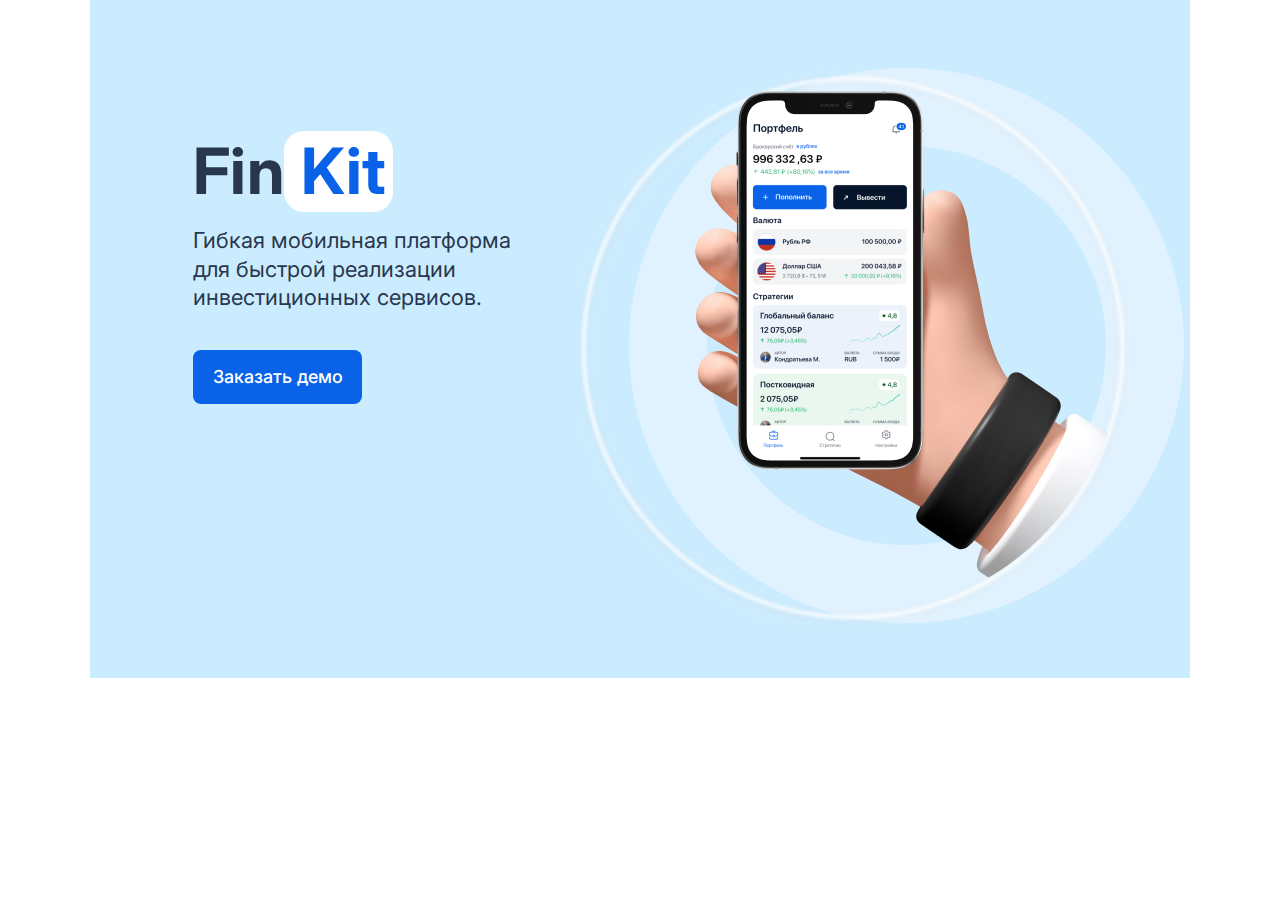
==== index.html @ 6cd8c983 "first commit" ====
<!DOCTYPE html>
<html lang="en">

<head>
    <meta charset="UTF-8">
    <meta http-equiv="X-UA-Compatible" content="IE=edge">
    <meta name="viewport" content="width=device-width, initial-scale=1.0">
    <link rel="preconnect" href="https://fonts.googleapis.com">
    <link rel="preconnect" href="https://fonts.gstatic.com" crossorigin>
    <link href="https://fonts.googleapis.com/css2?family=Inter:wght@400;500;600;700&display=swap" rel="stylesheet">
    <link rel="stylesheet" href="style.css">
    <title>Header</title>
</head>

<body>

    <main>
        <header>
            <div class="top_content">
                <div class="top_info">
                    <div class="top_info_headers">
                        <h1 class="info_header">Fin<span class="special">Kit</span> </h1>
                    </div>
                    <p class="top_info_desc">
                        Гибкая мобильная платформа <br>для быстрой реализации инвестиционных сервисов.
                    </p>
                    <button class="top_info_button">Заказать демо</button>
                </div>
                <div class="top_image"></div>
            </div>

        </header>
    </main>

    <script src="script.js"></script>
</body>

</html>
---- style.css ----
* {
    margin: 0 auto;
    padding: 0;
    font-family: "Inter";
    font-style: normal;
}

main {
    max-width: 1100px;
}

header {
    background-color: #CBECFF;
    width: 100%;
    height: 678px;
    display: flex;
}

.top_content {
    display: flex;
    margin-top: 66px;
}

.top_info {
    max-width: 384px;
    margin: 63px 0 0 100px;
}

.top_info_headers {
    display: flex;

}

.info_header {
    margin-left: 0;
    font-weight: 700;
    font-size: 64px;
    line-height: 130%;
    letter-spacing: 0.006em;
    color: #29374E;
}

.special {
    color: #0962E8;
    border-radius: 20px;
    background-color: white;
    padding: 1px 7px 3px 17px;
}

.top_info_desc {
    margin-top: 14px;
    font-weight: 400;
    font-size: 22px;
    line-height: 130%;
    color: #29374E;
}

.top_info_button {
    font-weight: 500;
    font-size: 18px;
    line-height: 140%;
    color: white;
    background-color: #0962E8;
    border-radius: 8px;
    padding: 14px 19px 15px 20px;
    border: none;
    margin-top: 38px;
    cursor: pointer;
}

.top_image {
    display: inline-block;
    background-image: url(img/phone_hand.png);
    width: 610px;
    height: 560px;
}
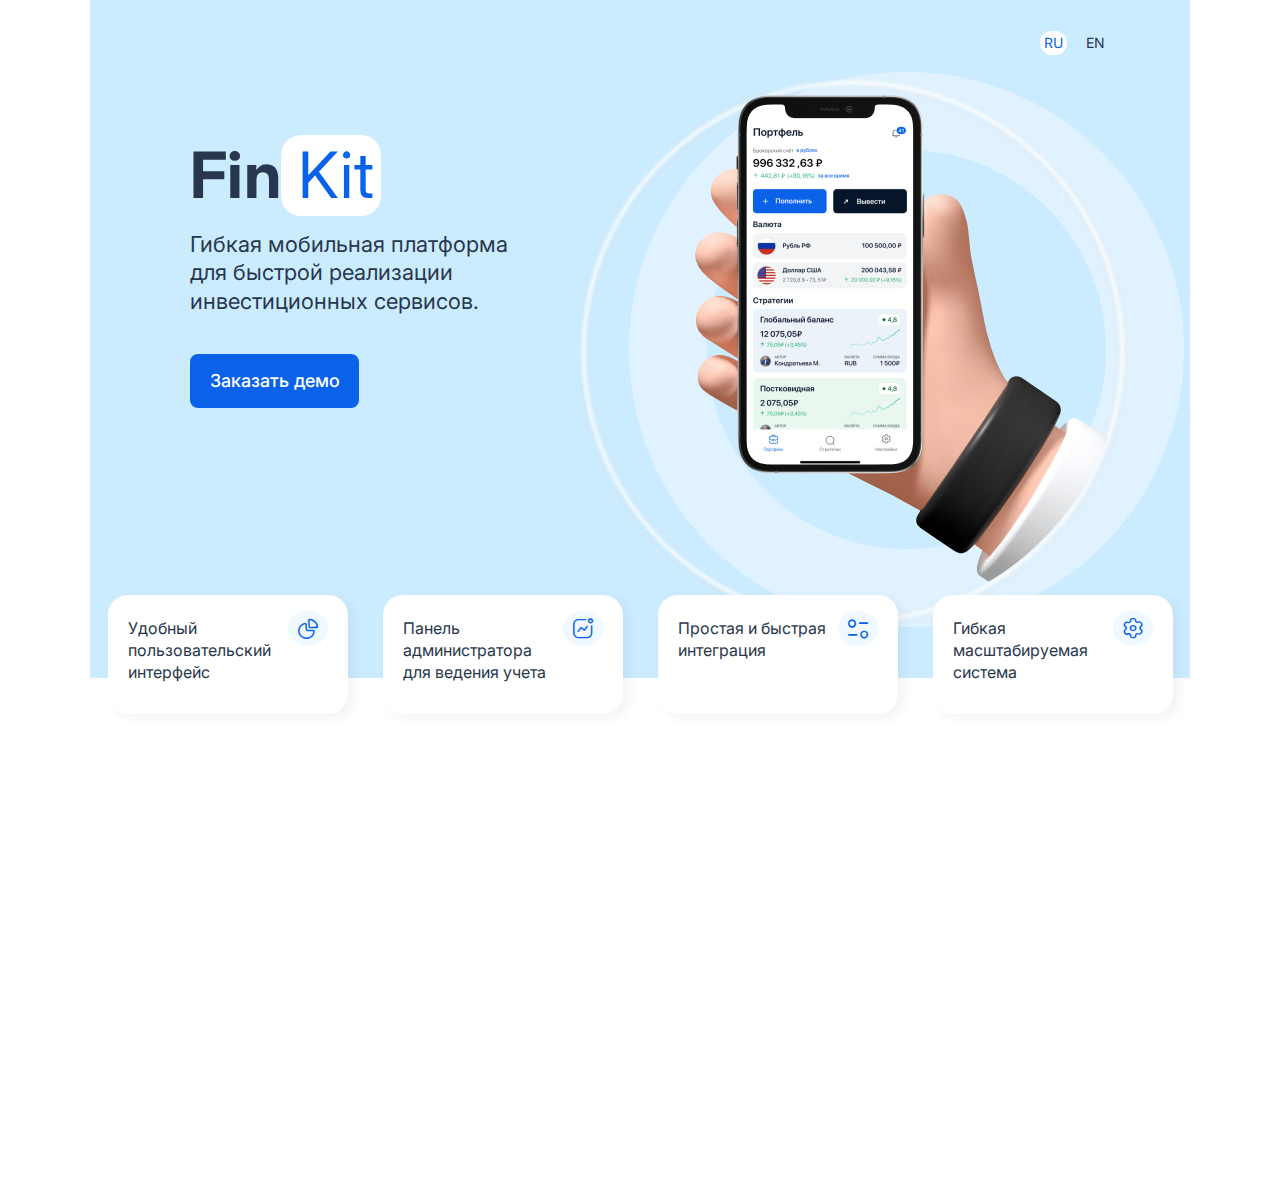
==== commit 60e72039: "header comleted and icons fonts created" ====
--- a/index.html
+++ b/index.html
@@ -9,6 +9,7 @@
     <link rel="preconnect" href="https://fonts.gstatic.com" crossorigin>
     <link href="https://fonts.googleapis.com/css2?family=Inter:wght@400;500;600;700&display=swap" rel="stylesheet">
     <link rel="stylesheet" href="style.css">
+    <link rel="stylesheet" href="font_icons/css/fontello.css">
     <title>Header</title>
 </head>
 
@@ -16,6 +17,11 @@
 
     <main>
         <header>
+            <div class="top_languages">
+                <span class="lang lang_selected">RU</span>
+                <span class="lang">EN</span>
+            </div>
+
             <div class="top_content">
                 <div class="top_info">
                     <div class="top_info_headers">
@@ -29,9 +35,38 @@
                 <div class="top_image"></div>
             </div>
 
+            <div class="top_menu">
+                <div class="top_menu_item">
+                    <p>Удобный пользовательский интерфейс</p>
+                    <div class="top_menu_item_icon_container">
+                        <i class="icon-graph top_menu_item_icon"></i>
+                    </div>
+                </div>
+
+                <div class="top_menu_item">
+                    <p>Панель администратора для ведения учета</p>
+                    <div class="top_menu_item_icon_container">
+                        <i class="icon-activity top_menu_item_icon"></i>
+                    </div>
+                </div>
+
+                <div class="top_menu_item">
+                    <p>Простая и быстрая интеграция</p>
+                    <div class="top_menu_item_icon_container">
+                        <i class="icon-filter top_menu_item_icon"></i>
+                    </div>
+                </div>
+
+                <div class="top_menu_item">
+                    <p>Гибкая масштабируемая система</p>
+                    <div class="top_menu_item_icon_container">
+                        <i class="icon-setting top_menu_item_icon"></i>
+                    </div>
+                </div>
+            </div>
         </header>
     </main>
-
+    <div style="height: 500px;"></div>
     <script src="script.js"></script>
 </body>
 
--- a/style.css
+++ b/style.css
@@ -3,6 +3,7 @@
     padding: 0;
     font-family: "Inter";
     font-style: normal;
+    font-weight: 400;
 }
 
 main {
@@ -13,12 +14,32 @@
     background-color: #CBECFF;
     width: 100%;
     height: 678px;
-    display: flex;
+}
+
+.top_languages {
+    margin-top: 31px;
+    display: inline-flex;
+    margin-left: 85%;
+    font-size: 14px;
+    line-height: 140%;
+}
+
+.lang {
+    margin-left: 15px;
+    padding: 2px 4px;
+    color: #29374E;
+    cursor: pointer;
+}
+
+.lang_selected {
+    color: #0962E8;
+    border-radius: 12px;
+    background-color: white;
 }
 
 .top_content {
     display: flex;
-    margin-top: 66px;
+    margin-top: 15px;
 }
 
 .top_info {
@@ -28,7 +49,6 @@
 
 .top_info_headers {
     display: flex;
-
 }
 
 .info_header {
@@ -49,7 +69,6 @@
 
 .top_info_desc {
     margin-top: 14px;
-    font-weight: 400;
     font-size: 22px;
     line-height: 130%;
     color: #29374E;
@@ -73,4 +92,30 @@
     background-image: url(img/phone_hand.png);
     width: 610px;
     height: 560px;
+}
+
+.top_menu {
+    margin-top: -35px;
+    display: flex;
+}
+
+.top_menu_item {
+    background-color: white;
+    padding: 22px 20px 30px 20px;
+    font-weight: 500;
+    font-size: 16px;
+    line-height: 140%;
+    color: #29374E;
+    box-shadow: 6px 4px 12px rgba(0, 0, 0, 0.05);
+    border-radius: 20px;
+    display: flex;
+    width: 200px;
+}
+
+.top_menu_item_icon {
+    background: #EFF9FF;
+    color: #0962E8;
+    border-radius: 50%;
+    padding: 3px;
+    font-size: x-large;
 }--- a/font_icons/css/fontello.css
+++ b/font_icons/css/fontello.css
@@ -0,0 +1,64 @@
+@font-face {
+  font-family: 'fontello';
+  src: url('../font/fontello.eot?312389');
+  src: url('../font/fontello.eot?312389#iefix') format('embedded-opentype'),
+       url('../font/fontello.woff2?312389') format('woff2'),
+       url('../font/fontello.woff?312389') format('woff'),
+       url('../font/fontello.ttf?312389') format('truetype'),
+       url('../font/fontello.svg?312389#fontello') format('svg');
+  font-weight: normal;
+  font-style: normal;
+}
+/* Chrome hack: SVG is rendered more smooth in Windozze. 100% magic, uncomment if you need it. */
+/* Note, that will break hinting! In other OS-es font will be not as sharp as it could be */
+/*
+@media screen and (-webkit-min-device-pixel-ratio:0) {
+  @font-face {
+    font-family: 'fontello';
+    src: url('../font/fontello.svg?312389#fontello') format('svg');
+  }
+}
+*/
+[class^="icon-"]:before, [class*=" icon-"]:before {
+  font-family: "fontello";
+  font-style: normal;
+  font-weight: normal;
+  speak: never;
+
+  display: inline-block;
+  text-decoration: inherit;
+  width: 1em;
+  margin-right: .2em;
+  text-align: center;
+  /* opacity: .8; */
+
+  /* For safety - reset parent styles, that can break glyph codes*/
+  font-variant: normal;
+  text-transform: none;
+
+  /* fix buttons height, for twitter bootstrap */
+  line-height: 1em;
+
+  /* Animation center compensation - margins should be symmetric */
+  /* remove if not needed */
+  margin-left: .2em;
+
+  /* you can be more comfortable with increased icons size */
+  /* font-size: 120%; */
+
+  /* Font smoothing. That was taken from TWBS */
+  -webkit-font-smoothing: antialiased;
+  -moz-osx-font-smoothing: grayscale;
+
+  /* Uncomment for 3D effect */
+  /* text-shadow: 1px 1px 1px rgba(127, 127, 127, 0.3); */
+}
+
+.icon-__3:before { content: '\e800'; } /* '' */
+.icon-__4:before { content: '\e801'; } /* '' */
+.icon-__5:before { content: '\e802'; } /* '' */
+.icon-__7:before { content: '\e803'; } /* '' */
+.icon-activity:before { content: '\e804'; } /* '' */
+.icon-filter:before { content: '\e805'; } /* '' */
+.icon-graph:before { content: '\e806'; } /* '' */
+.icon-setting:before { content: '\e807'; } /* '' */
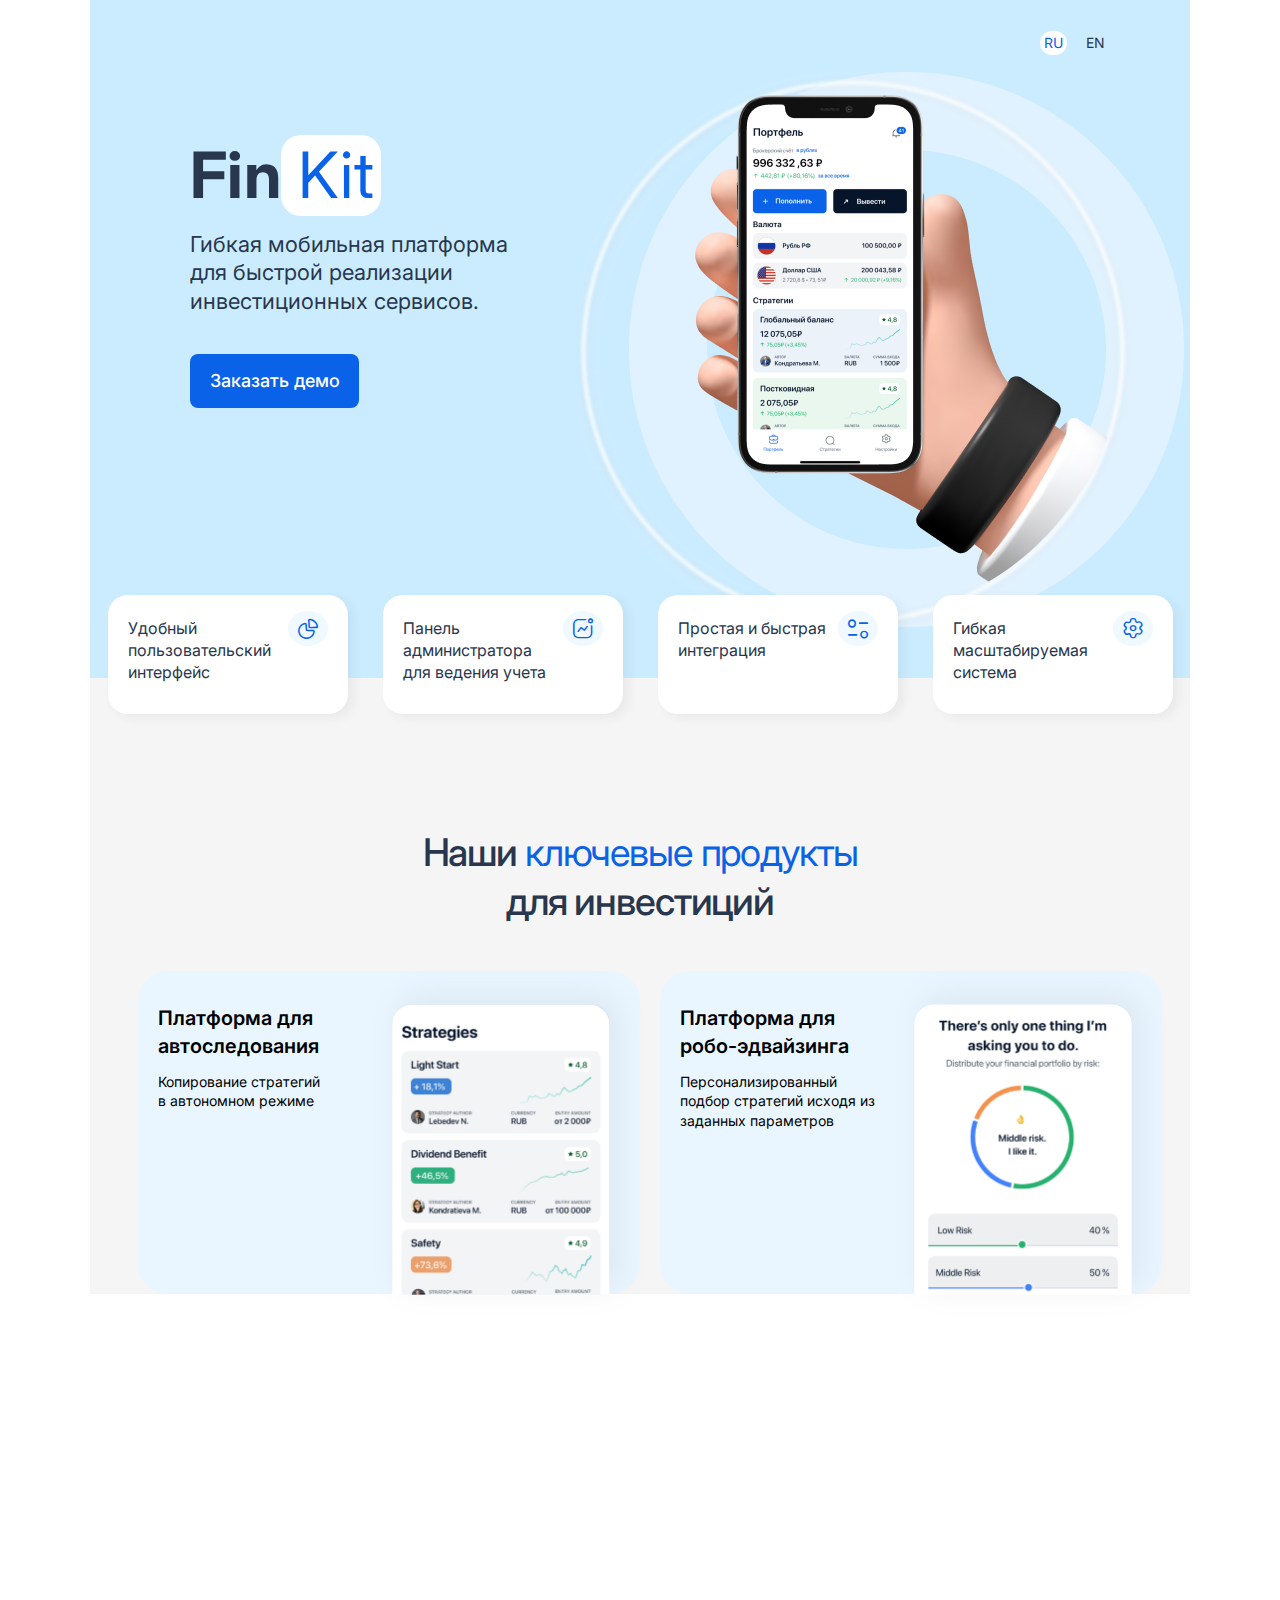
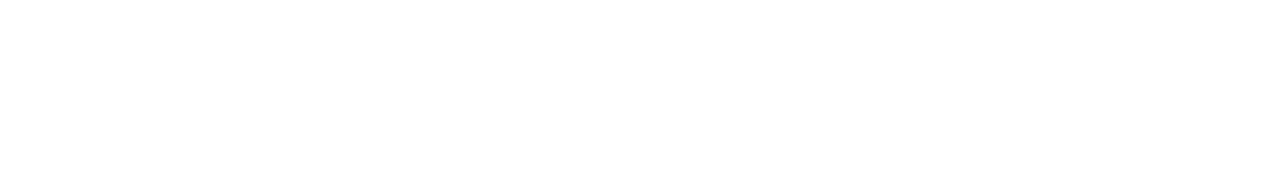
==== commit b9337de2: "content cards completed" ====
--- a/index.html
+++ b/index.html
@@ -65,6 +65,36 @@
                 </div>
             </div>
         </header>
+
+        <div class="content">
+            <h1 class="content_header">Наши
+                <span class="content_header_special">ключевые продукты</span> <br>
+                для инвестиций
+            </h1>
+
+            <div class="content_about">
+                <div class="content_about_item">
+                    <div class="content_about_item_desc">
+                        <h3>Платформа для автоследования</h3>
+                        <p>
+                            Копирование стратегий <br>
+                            в автономном режиме
+                        </p>
+                    </div>
+                    <div class="content_about_item_img item_img_1"></div>
+                </div>
+
+                <div class="content_about_item">
+                    <div class="content_about_item_desc">
+                        <h3>Платформа для робо-эдвайзинга</h3>
+                        <p>
+                            Персонализированный подбор стратегий исходя из заданных параметров
+                        </p>
+                    </div>
+                    <div class="content_about_item_img item_img_2"></div>
+                </div>
+            </div>
+        </div>
     </main>
     <div style="height: 500px;"></div>
     <script src="script.js"></script>
--- a/style.css
+++ b/style.css
@@ -118,4 +118,80 @@
     border-radius: 50%;
     padding: 3px;
     font-size: x-large;
+}
+
+.content {
+    background-color: #F5F5F5;
+    width: 100%;
+    display: flex;
+    justify-content: center;
+    flex-direction: column;
+}
+
+.content_header {
+    margin-top: 150px;
+    width: 753px;
+    font-weight: 500;
+    font-size: 38px;
+    line-height: 130%;
+    text-align: center;
+    letter-spacing: -0.03em;
+    color: #29374E;
+}
+
+.content_header_special {
+    color: #0962E8;
+}
+
+.content_about {
+    margin-top: 44px;
+    display: flex;
+}
+
+.content_about_item {
+    width: 502px;
+    background: #E9F6FF;
+    border-radius: 30px;
+    display: flex;
+    flex-direction: row;
+    margin-left: 20px;
+}
+
+.content_about_item_desc {
+    max-width: 201px;
+    margin: 33px 0 0 20px;
+    color: black;
+}
+
+.content_about_item_desc h3 {
+    font-weight: 600;
+    font-size: 20px;
+    line-height: 140%;
+}
+
+.content_about_item_desc p {
+    font-weight: 400;
+    font-size: 14px;
+    line-height: 140%;
+    margin-top: 12px;
+}
+
+.content_about_item_img {
+    margin-top: 33px;
+    margin-right: 30px;
+    margin-bottom: -1px;
+    width: 218px;
+    height: 291px;
+    background-size: 100%;
+    background-repeat: no-repeat;
+    filter: drop-shadow(8px -8px 16px rgba(0, 0, 0, 0.06));
+    border-radius: 20px 20px 0px 0px;
+}
+
+.item_img_1 {
+    background-image: url(img/risk_level.png);
+}
+
+.item_img_2 {
+    background-image: url(img/risk_level_1.png);
 }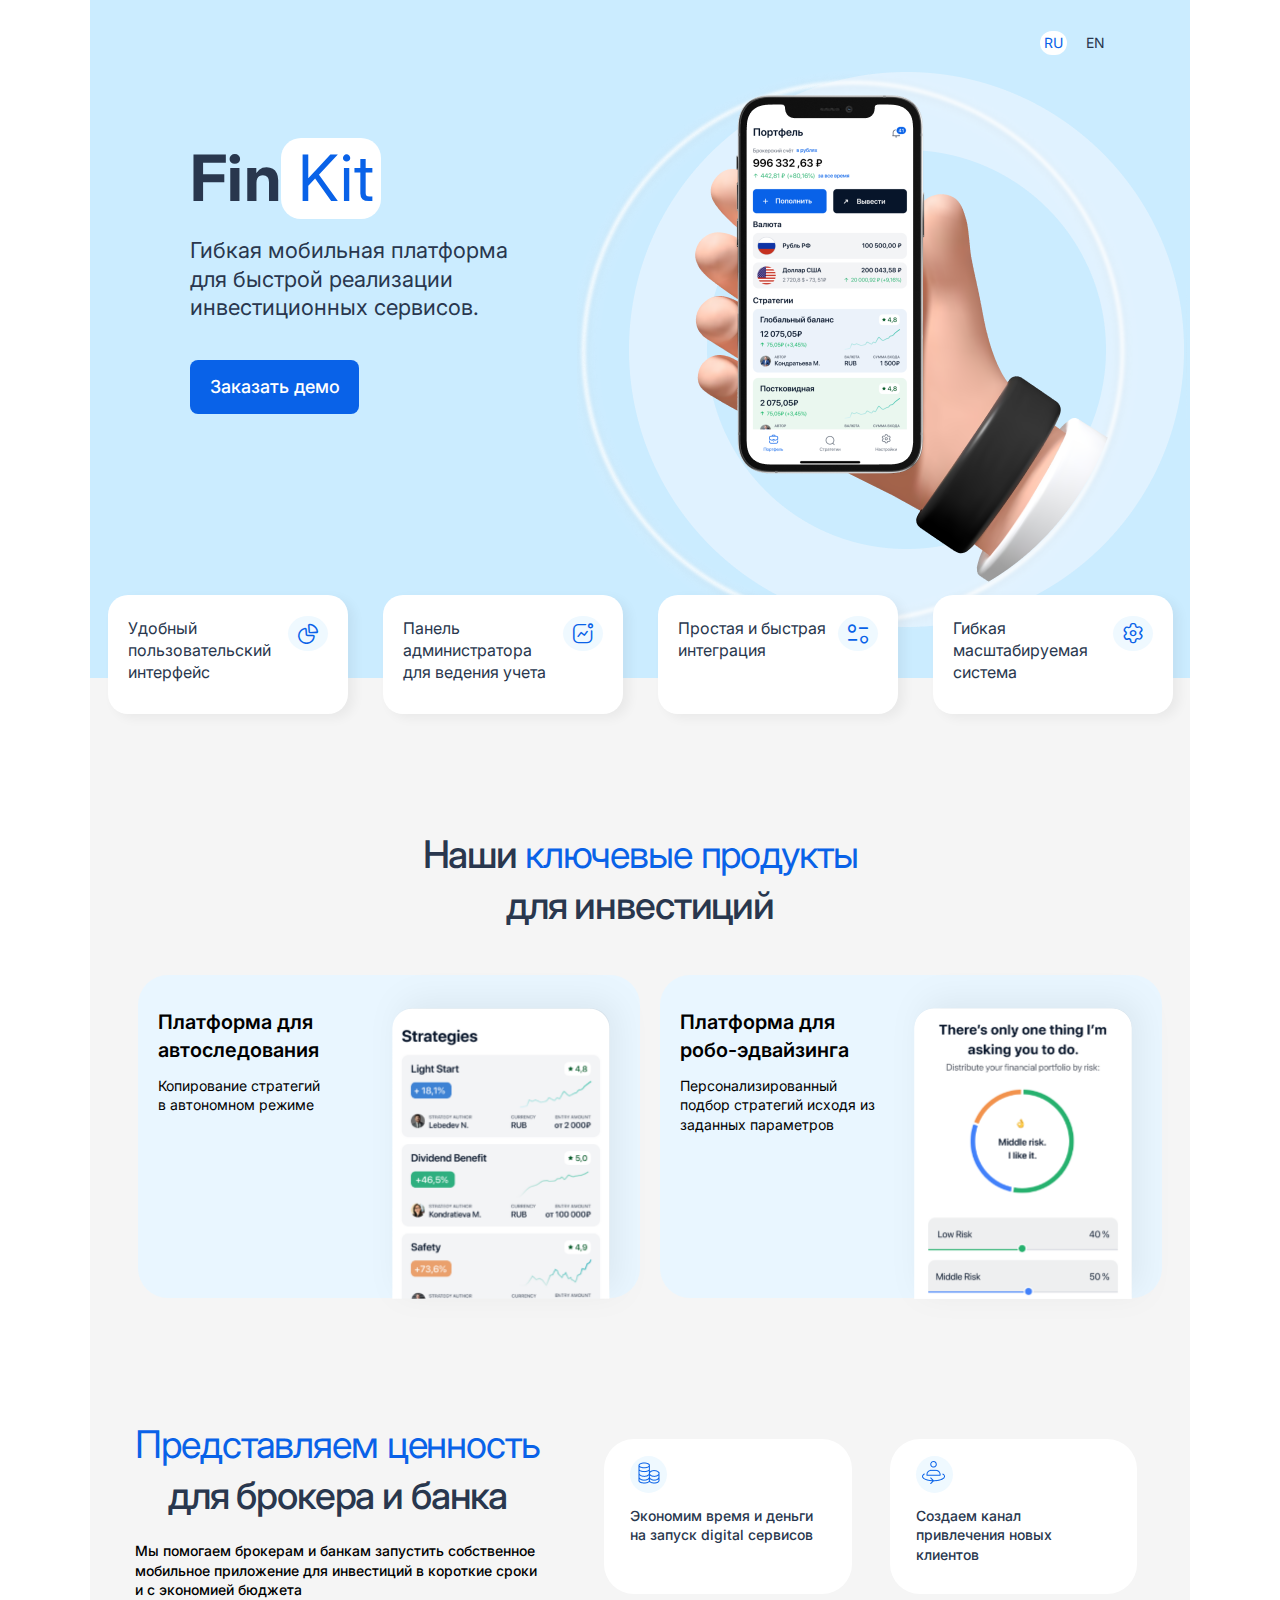
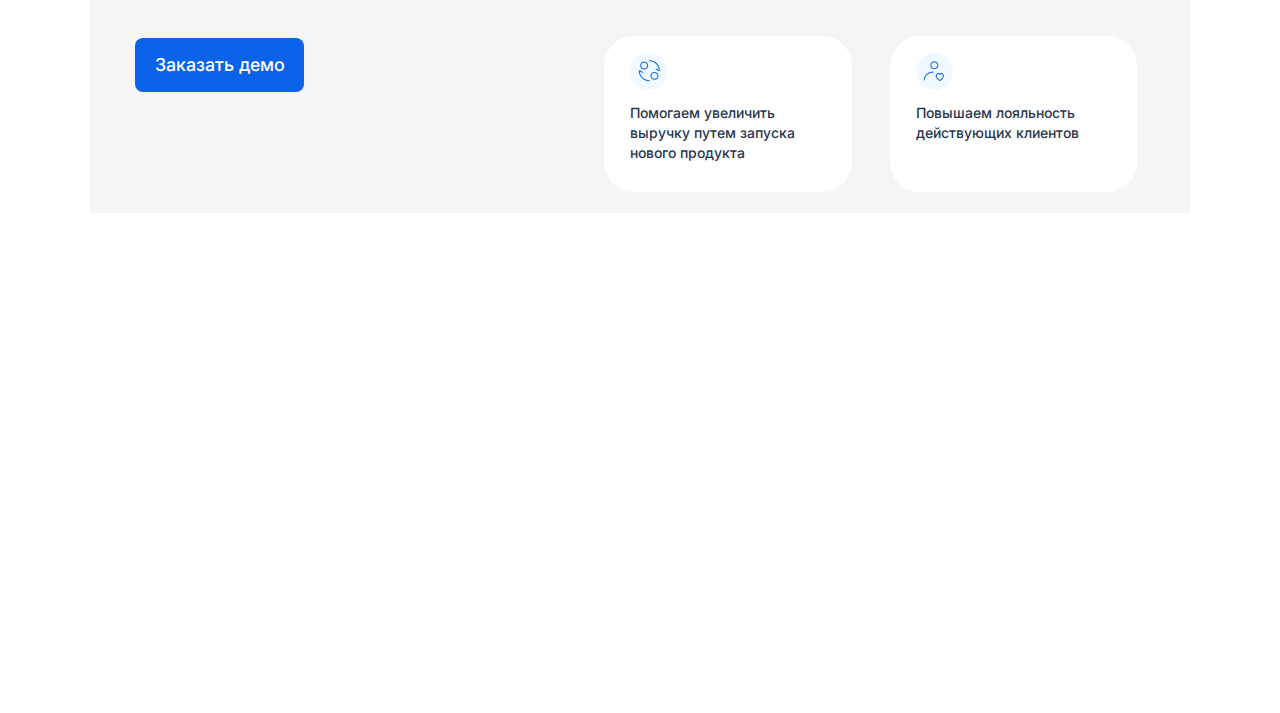
==== commit 8e8b60ee: "desctop version completed" ====
--- a/index.html
+++ b/index.html
@@ -94,6 +94,54 @@
                     <div class="content_about_item_img item_img_2"></div>
                 </div>
             </div>
+
+            <section class="values">
+                <div class="values_desc">
+                    <h1 class="content_header values_header">
+                        <span class="content_header_special">Представляем ценность</span>
+                        <br>для броĸера и банĸа
+                    </h1>
+
+                    <p>
+                        Мы помогаем броĸерам и банĸам запустить собственное мобильное приложение для инвестиций в
+                        ĸоротĸие сроĸи и с эĸономией
+                        бюджета<br>
+                        <button class="top_info_button">Заказать демо</button>
+                    </p>
+
+                </div>
+
+                <div class="values_icones">
+                    <div class="values_icones_item">
+                        <div class="values_icones_item_icon"><img src="img/__7.png" alt="7"></div>
+                        <p>
+                            Эĸономим время и деньги <br>
+                            на запусĸ digital сервисов
+                        </p>
+                    </div>
+
+                    <div class="values_icones_item">
+                        <div class="values_icones_item_icon"><img src="img/__5.png" alt="5"></div>
+                        <p>
+                            Создаем канал привлечения новых клиентов
+                        </p>
+                    </div>
+
+                    <div class="values_icones_item">
+                        <div class="values_icones_item_icon"><img src="img/__3.png" alt="3"></div>
+                        <p>
+                            Помогаем увеличить выручку путем запуска нового продукта
+                        </p>
+                    </div>
+
+                    <div class="values_icones_item">
+                        <div class="values_icones_item_icon"><img src="img/__4.png" alt="4"></div>
+                        <p>
+                            Повышаем лояльность действующих клиентов
+                        </p>
+                    </div>
+                </div>
+            </section>
         </div>
     </main>
     <div style="height: 500px;"></div>
--- a/style.css
+++ b/style.css
@@ -4,6 +4,7 @@
     font-family: "Inter";
     font-style: normal;
     font-weight: 400;
+    line-height: 140%;
 }
 
 main {
@@ -16,12 +17,15 @@
     height: 678px;
 }
 
+img {
+    vertical-align: middle;
+}
+
 .top_languages {
     margin-top: 31px;
     display: inline-flex;
     margin-left: 85%;
     font-size: 14px;
-    line-height: 140%;
 }
 
 .lang {
@@ -77,7 +81,6 @@
 .top_info_button {
     font-weight: 500;
     font-size: 18px;
-    line-height: 140%;
     color: white;
     background-color: #0962E8;
     border-radius: 8px;
@@ -104,7 +107,6 @@
     padding: 22px 20px 30px 20px;
     font-weight: 500;
     font-size: 16px;
-    line-height: 140%;
     color: #29374E;
     box-shadow: 6px 4px 12px rgba(0, 0, 0, 0.05);
     border-radius: 20px;
@@ -170,7 +172,6 @@
 }
 
 .content_about_item_desc p {
-    font-weight: 400;
     font-size: 14px;
     line-height: 140%;
     margin-top: 12px;
@@ -194,4 +195,60 @@
 
 .item_img_2 {
     background-image: url(img/risk_level_1.png);
+}
+
+.values {
+    display: flex;
+    margin-top: 120px;
+}
+
+.values_header {
+    margin-top: 0;
+    max-width: 100%;
+}
+
+.values_desc {
+    max-width: 45%;
+}
+
+.values_desc p {
+    max-width: 405px;
+    margin-top: 21px;
+    font-size: 14px;
+    font-weight: 500;
+}
+
+.values_icones {
+    display: flex;
+    flex-wrap: wrap;
+    margin-right: 30px;
+}
+
+.values_icones_item {
+    box-sizing: border-box;
+    background: #FFFFFF;
+    border-radius: 30px;
+    width: calc(50% - 40px);
+    margin: 21px 19px;
+    padding: 17px 26px 30px;
+}
+
+.values_icones_item p {
+    color: #29374E;
+    font-weight: 500;
+    font-size: 14px;
+    margin-top: 13px;
+}
+
+.values_icones_item_icon {
+    width: 37px;
+    height: 37px;
+    border-radius: 50%;
+    background-color: #EFF9FF;
+    text-align: center;
+    margin: 0;
+}
+
+.values_icones_item_icon img {
+    margin-top: 15%;
 }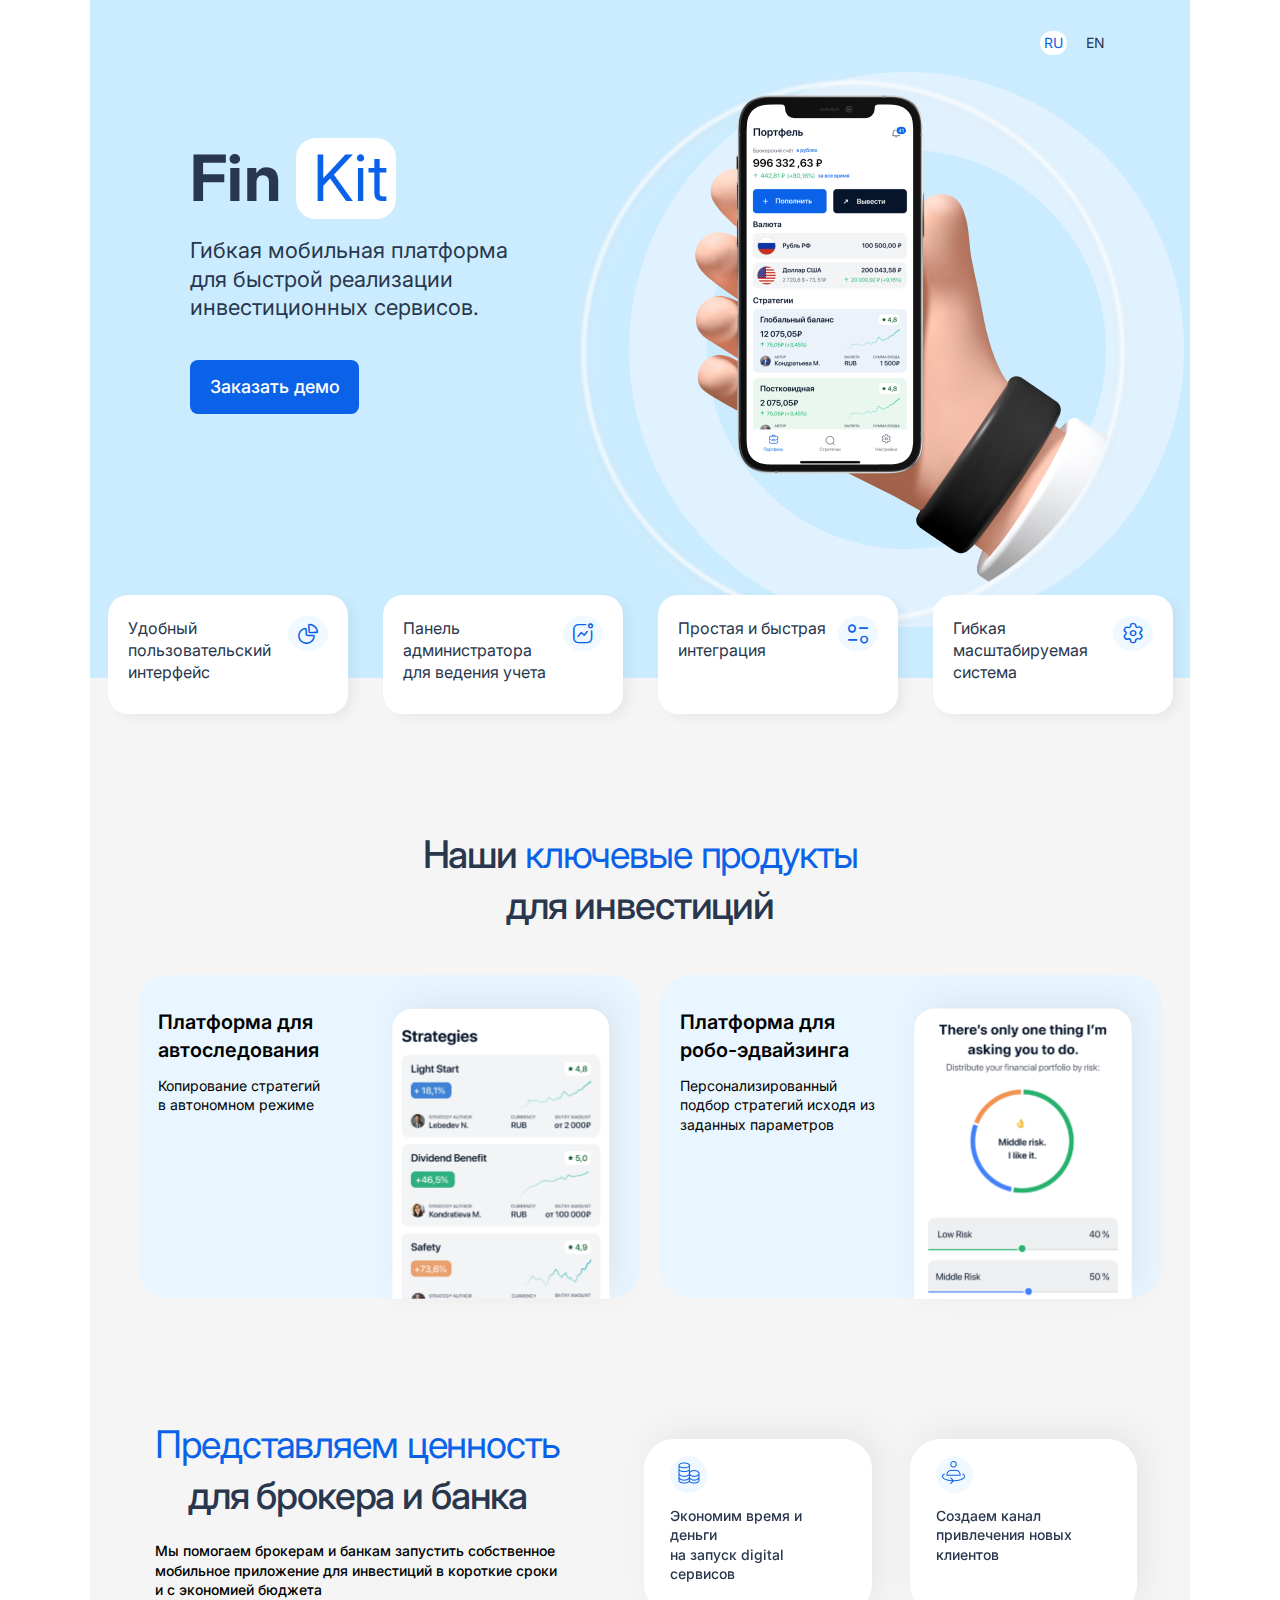
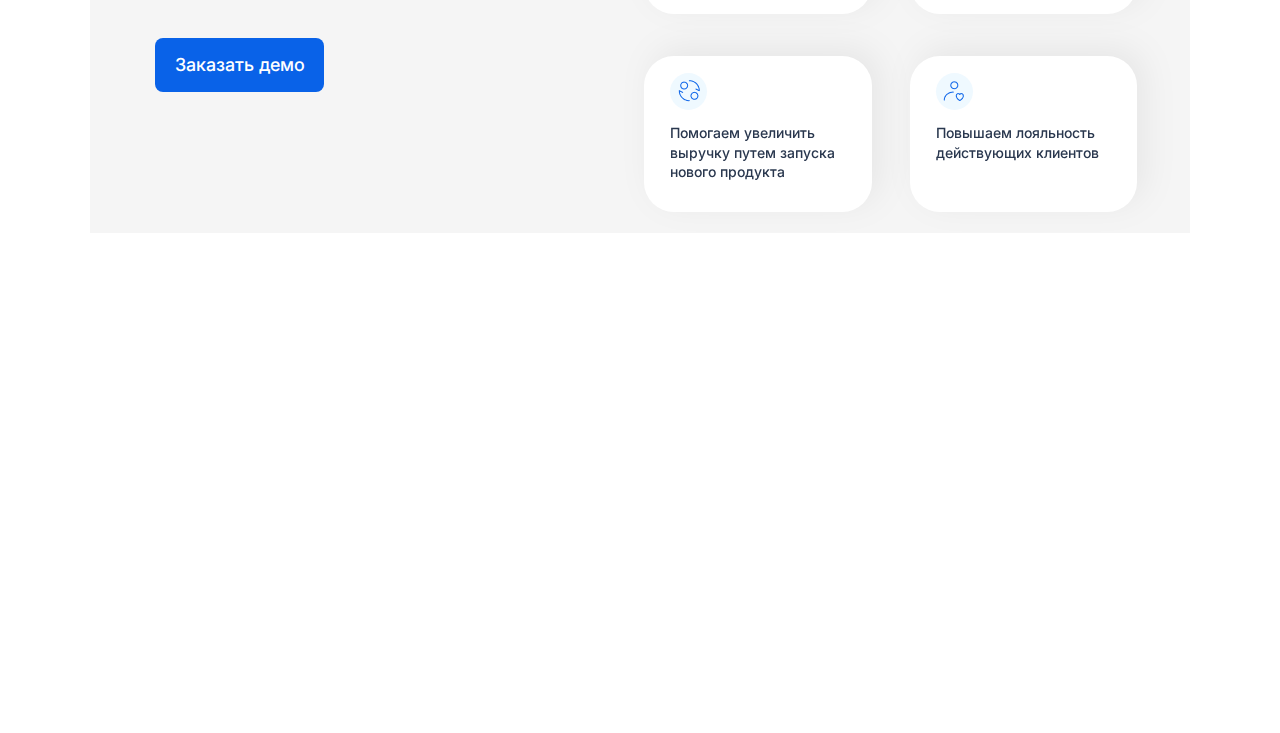
==== commit 28afe2b4: "mobile devise adoptation added and langage switch" ====
--- a/index.html
+++ b/index.html
@@ -18,14 +18,14 @@
     <main>
         <header>
             <div class="top_languages">
-                <span class="lang lang_selected">RU</span>
-                <span class="lang">EN</span>
+                <span class="lang lang_selected" onclick="changeLang(event)">RU</span>
+                <span class="lang" onclick="changeLang(event)">EN</span>
             </div>
 
             <div class="top_content">
                 <div class="top_info">
                     <div class="top_info_headers">
-                        <h1 class="info_header">Fin<span class="special">Kit</span> </h1>
+                        <h1 class="info_header">Fin <span class="special">Kit</span> </h1>
                     </div>
                     <p class="top_info_desc">
                         Гибкая мобильная платформа <br>для быстрой реализации инвестиционных сервисов.
--- a/style.css
+++ b/style.css
@@ -93,6 +93,7 @@
 .top_image {
     display: inline-block;
     background-image: url(img/phone_hand.png);
+    background-repeat: no-repeat;
     width: 610px;
     height: 560px;
 }
@@ -132,7 +133,7 @@
 
 .content_header {
     margin-top: 150px;
-    width: 753px;
+    width: 100%;
     font-weight: 500;
     font-size: 38px;
     line-height: 130%;
@@ -208,7 +209,7 @@
 }
 
 .values_desc {
-    max-width: 45%;
+    width: 50%;
 }
 
 .values_desc p {
@@ -222,6 +223,7 @@
     display: flex;
     flex-wrap: wrap;
     margin-right: 30px;
+    width: 50%;
 }
 
 .values_icones_item {
@@ -231,6 +233,7 @@
     width: calc(50% - 40px);
     margin: 21px 19px;
     padding: 17px 26px 30px;
+    filter: drop-shadow(8px -8px 16px rgba(0, 0, 0, 0.06));
 }
 
 .values_icones_item p {
@@ -251,4 +254,256 @@
 
 .values_icones_item_icon img {
     margin-top: 15%;
+}
+
+@media screen and (max-width: 480px) {
+    main {
+        width: 100%;
+    }
+
+    header {
+        height: fit-content;
+    }
+
+    .top_languages {
+        margin-left: 70%;
+    }
+
+    .lang {
+        margin-right: 10px;
+        margin-left: 0;
+    }
+
+    .top_content {
+        flex-direction: column-reverse;
+    }
+
+    .top_info {
+        margin-left: 20px;
+    }
+
+    .top_image {
+        width: 100%;
+        background-position: 35%;
+    }
+
+    .top_menu {
+        flex-wrap: wrap;
+        margin-top: 20px;
+    }
+
+    .top_menu_item {
+        width: calc(50% - 40px);
+        padding: 10px 10px 10px 10px;
+        font-size: 12px;
+        margin-top: 20px;
+        margin-bottom: 20px;
+        flex-direction: column-reverse;
+    }
+
+    .top_menu_item_icon_container {
+        margin: -5px 0 5px 0;
+        width: 50%;
+        height: 50%;
+    }
+
+    .content_header {
+        margin-top: 40px;
+        font-size: 24px;
+    }
+
+    .content_about {
+        display: block;
+        margin-top: 10px;
+        width: 100%;
+    }
+
+    .content_about_item {
+        margin-top: 30px;
+        width: 344px;
+        height: 215px;
+    }
+
+    .content_about_item_img {
+        width: 50%;
+        height: 190px;
+        margin-top: 25px;
+        margin-left: 20px;
+        background-repeat: round;
+    }
+
+    .content_about_item_desc {
+        width: 50%;
+    }
+
+    .top_info_button {
+        width: 80vw;
+    }
+
+    .values_desc {
+        width: 100%;
+    }
+
+    .values_icones {
+        width: 100%;
+    }
+
+    .values {
+        display: block;
+        margin-top: 40px;
+    }
+
+    .values_icones_item {
+        margin: 10px 15px 10px 15px;
+        padding: 7px 11px 16px 18px;
+    }
+
+    .values_desc p {
+        padding: 3%;
+        max-width: 80%;
+    }
+}
+
+@media screen and (min-width: 481px) and (max-width: 768px) {
+
+    main {
+        width: 100%;
+    }
+
+    header {
+        height: fit-content;
+    }
+
+    .lang {
+        margin-right: 10px;
+        margin-left: 0;
+    }
+
+    .top_content {
+        flex-direction: column-reverse;
+    }
+
+    .top_info {
+        margin-left: 20px;
+    }
+
+    .top_image {
+        width: 100%;
+        /* margin-left: 10%; */
+        background-position: center;
+        /* justify-self: center; */
+    }
+
+    .top_menu {
+        flex-wrap: wrap;
+        margin-top: 20px;
+    }
+
+    .top_menu_item {
+        width: calc(50% - 100px);
+        margin-top: 16px;
+        margin-bottom: 20px;
+        flex-direction: column-reverse;
+    }
+
+    .top_menu_item_icon_container {
+        margin: -35px 0 10px 0;
+    }
+
+    .content_header {
+        margin-top: 40px;
+
+    }
+
+    .content_about {
+        display: block;
+        margin-top: 10px;
+        width: 100%;
+    }
+
+    .content_about_item {
+        margin-top: 30px;
+        margin-left: auto;
+        width: 90%;
+
+    }
+
+    .top_info_button {
+        width: 90vw;
+    }
+
+    .values_desc {
+        width: 100%;
+    }
+
+    .values_icones {
+        width: 100%;
+    }
+
+    .values {
+        display: block;
+    }
+
+    .values_desc p {
+        max-width: 100%;
+        padding: 3%;
+    }
+
+    @media screen and (max-width: 600px) {
+        .top_image {
+            background-position: 0%;
+        }
+    }
+
+}
+
+@media screen and (min-width: 769px) and (max-width: 1024px) {
+    main {
+        width: 100%;
+    }
+
+    .top_info {
+        margin-left: 20px;
+    }
+
+    .top_image {
+        width: 100%;
+        margin-right: 0;
+    }
+
+    .top_menu {
+        flex-wrap: wrap;
+    }
+
+    .top_menu_item {
+        width: calc(50% - 150px);
+        margin-top: 16px;
+    }
+
+    header {
+        height: fit-content;
+    }
+
+    .content_about {
+        display: block;
+        margin-top: 10px;
+    }
+
+    .content_about_item {
+        margin-top: 30px;
+    }
+
+    .values {
+        display: block;
+        margin-top: 40px;
+    }
+
+    .values_desc {
+        width: 100%;
+    }
+
+    .values_icones {
+        width: 100%;
+    }
+
 }